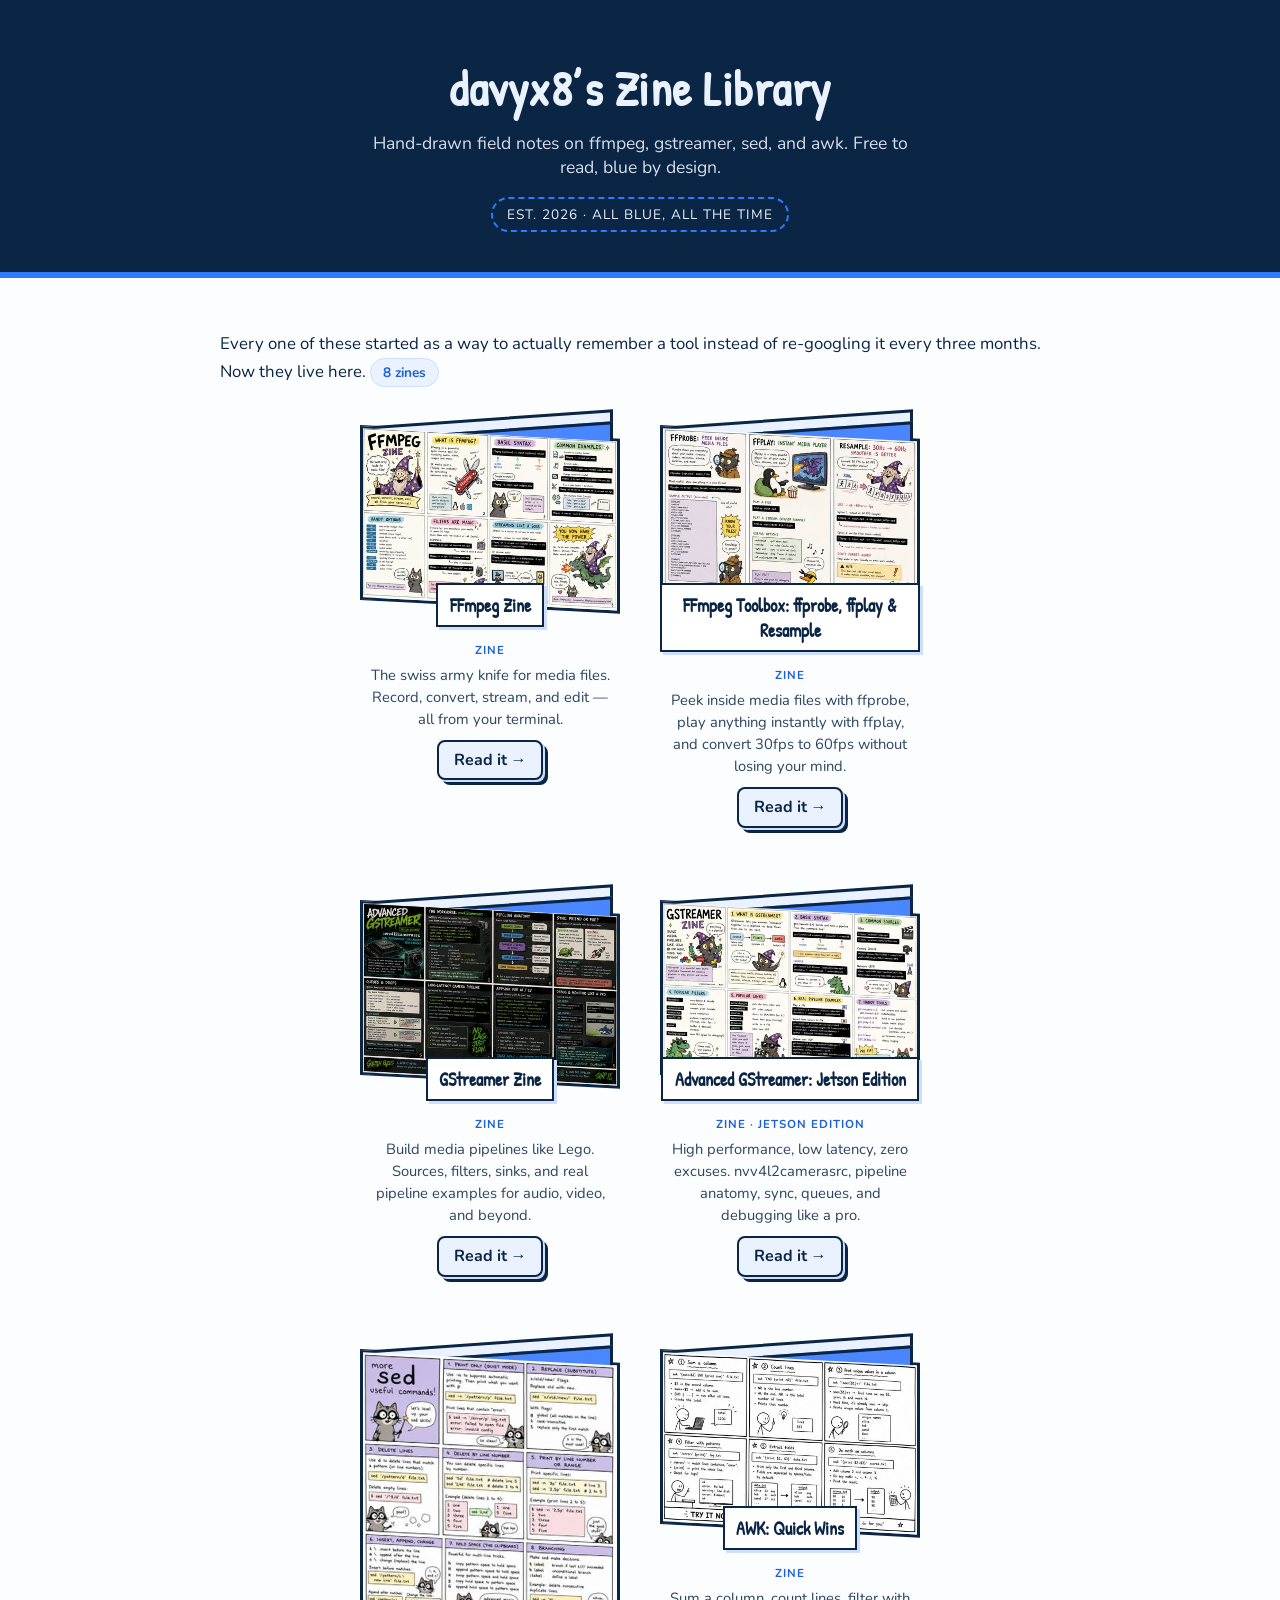
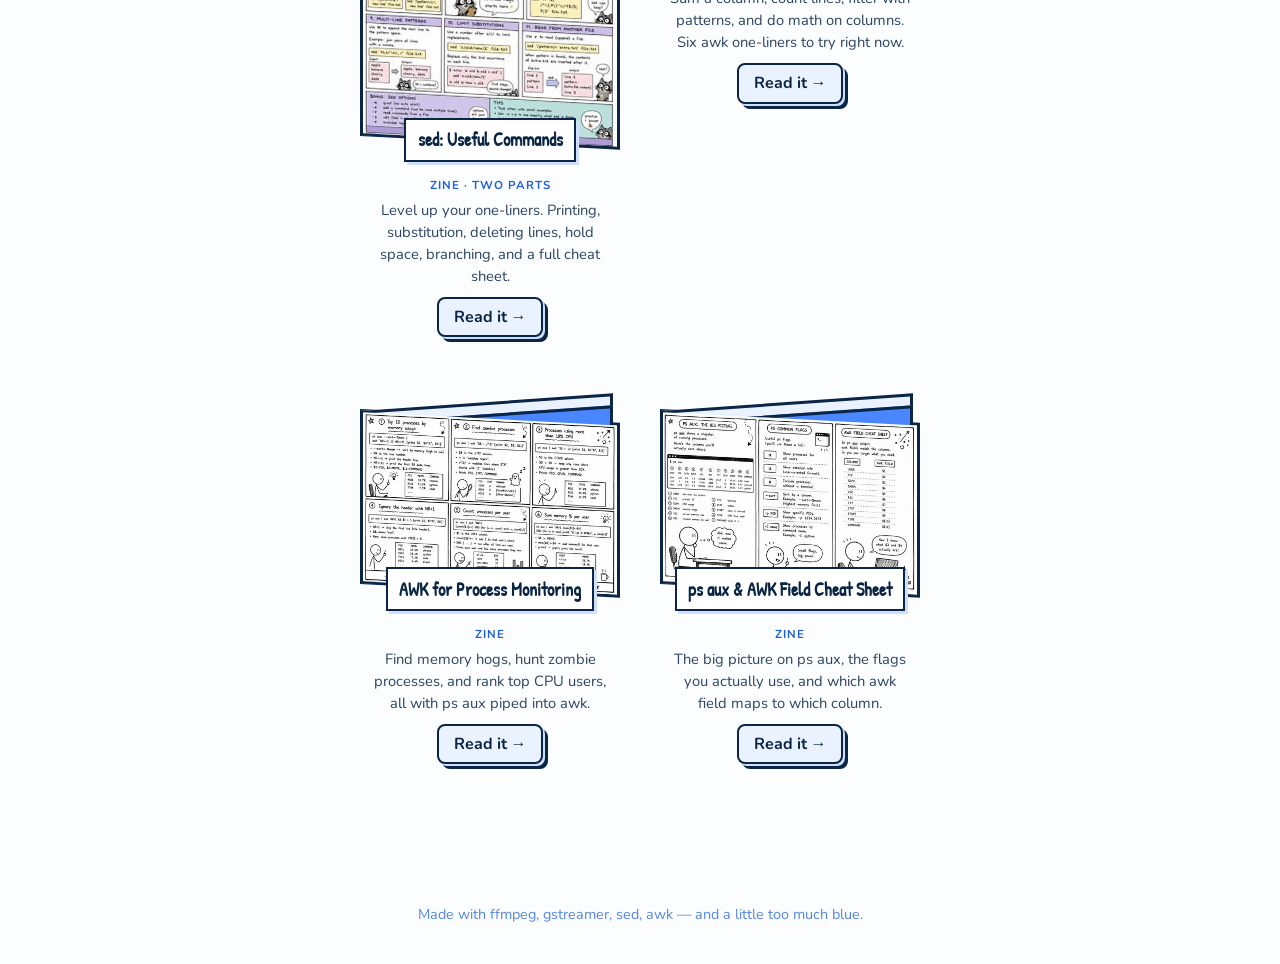
==== index.html @ 989606cc "redid the homepage as a cover grid, blue only, and pulled bluebell zine (proprietary)" ====
<!doctype html>
<html lang="en">
<head>
<meta charset="utf-8">
<meta name="viewport" content="width=device-width, initial-scale=1">
<title>davyx8's Zine Library</title>
<meta name="description" content="A little library of hand-drawn tech zines about ffmpeg, gstreamer, sed, and awk.">
<link rel="preconnect" href="https://fonts.googleapis.com">
<link rel="preconnect" href="https://fonts.gstatic.com" crossorigin>
<link href="https://fonts.googleapis.com/css2?family=Patrick+Hand&family=Nunito:wght@400;700;800&display=swap" rel="stylesheet">
<link rel="stylesheet" href="style.css">
<link rel="icon" href="data:,">
</head>
<body class="">
<header class="site">
  <h1><a href="index.html" style="color:inherit;">davyx8&rsquo;s Zine Library</a></h1>
  <p>Hand-drawn field notes on ffmpeg, gstreamer, sed, and awk. Free to read, blue by design.</p>
  <span class="stamp">est. 2026 &middot; all blue, all the time</span>
</header>
<div class="wrap">
  <p class="intro">Every one of these started as a way to actually remember a tool instead of re-googling it every three months. Now they live here. <span class="count-pill">8 zines</span></p>
  <div class="zine-grid">
        <div class="li">
          <a href="zines/ffmpeg-zine.html">
            <div class="zine">
              <img src="img/thumbs/ffmpeg-zine.jpg" alt="FFmpeg Zine cover">
            </div>
            <div class="zine-title-wrapper">
              <h3 class="zine-title">FFmpeg Zine</h3>
            </div>
          </a>
          <div class="kicker">Zine</div>
          <p class="blurb">The swiss army knife for media files. Record, convert, stream, and edit &mdash; all from your terminal.</p>
          <a class="read-button" href="zines/ffmpeg-zine.html">Read it &rarr;</a>
        </div>
        <div class="li">
          <a href="zines/ffmpeg-toolbox.html">
            <div class="zine">
              <img src="img/thumbs/ffmpeg-toolbox.jpg" alt="FFmpeg Toolbox: ffprobe, ffplay &amp; Resample cover">
            </div>
            <div class="zine-title-wrapper">
              <h3 class="zine-title">FFmpeg Toolbox: ffprobe, ffplay &amp; Resample</h3>
            </div>
          </a>
          <div class="kicker">Zine</div>
          <p class="blurb">Peek inside media files with ffprobe, play anything instantly with ffplay, and convert 30fps to 60fps without losing your mind.</p>
          <a class="read-button" href="zines/ffmpeg-toolbox.html">Read it &rarr;</a>
        </div>
        <div class="li">
          <a href="zines/gstreamer-zine.html">
            <div class="zine">
              <img src="img/thumbs/gstreamer-zine.jpg" alt="GStreamer Zine cover">
            </div>
            <div class="zine-title-wrapper">
              <h3 class="zine-title">GStreamer Zine</h3>
            </div>
          </a>
          <div class="kicker">Zine</div>
          <p class="blurb">Build media pipelines like Lego. Sources, filters, sinks, and real pipeline examples for audio, video, and beyond.</p>
          <a class="read-button" href="zines/gstreamer-zine.html">Read it &rarr;</a>
        </div>
        <div class="li">
          <a href="zines/advanced-gstreamer-jetson.html">
            <div class="zine">
              <img src="img/thumbs/advanced-gstreamer-jetson.jpg" alt="Advanced GStreamer: Jetson Edition cover">
            </div>
            <div class="zine-title-wrapper">
              <h3 class="zine-title">Advanced GStreamer: Jetson Edition</h3>
            </div>
          </a>
          <div class="kicker">Zine &middot; Jetson Edition</div>
          <p class="blurb">High performance, low latency, zero excuses. nvv4l2camerasrc, pipeline anatomy, sync, queues, and debugging like a pro.</p>
          <a class="read-button" href="zines/advanced-gstreamer-jetson.html">Read it &rarr;</a>
        </div>
        <div class="li">
          <a href="zines/sed-zine.html">
            <div class="zine">
              <img src="img/thumbs/sed-zine.jpg" alt="sed: Useful Commands cover">
            </div>
            <div class="zine-title-wrapper">
              <h3 class="zine-title">sed: Useful Commands</h3>
            </div>
          </a>
          <div class="kicker">Zine &middot; Two Parts</div>
          <p class="blurb">Level up your one-liners. Printing, substitution, deleting lines, hold space, branching, and a full cheat sheet.</p>
          <a class="read-button" href="zines/sed-zine.html">Read it &rarr;</a>
        </div>
        <div class="li">
          <a href="zines/awk-basics.html">
            <div class="zine">
              <img src="img/thumbs/awk-basics.jpg" alt="AWK: Quick Wins cover">
            </div>
            <div class="zine-title-wrapper">
              <h3 class="zine-title">AWK: Quick Wins</h3>
            </div>
          </a>
          <div class="kicker">Zine</div>
          <p class="blurb">Sum a column, count lines, filter with patterns, and do math on columns. Six awk one-liners to try right now.</p>
          <a class="read-button" href="zines/awk-basics.html">Read it &rarr;</a>
        </div>
        <div class="li">
          <a href="zines/awk-processes.html">
            <div class="zine">
              <img src="img/thumbs/awk-processes.jpg" alt="AWK for Process Monitoring cover">
            </div>
            <div class="zine-title-wrapper">
              <h3 class="zine-title">AWK for Process Monitoring</h3>
            </div>
          </a>
          <div class="kicker">Zine</div>
          <p class="blurb">Find memory hogs, hunt zombie processes, and rank top CPU users, all with ps aux piped into awk.</p>
          <a class="read-button" href="zines/awk-processes.html">Read it &rarr;</a>
        </div>
        <div class="li">
          <a href="zines/ps-aux-cheatsheet.html">
            <div class="zine">
              <img src="img/thumbs/ps-aux-cheatsheet.jpg" alt="ps aux &amp; AWK Field Cheat Sheet cover">
            </div>
            <div class="zine-title-wrapper">
              <h3 class="zine-title">ps aux &amp; AWK Field Cheat Sheet</h3>
            </div>
          </a>
          <div class="kicker">Zine</div>
          <p class="blurb">The big picture on ps aux, the flags you actually use, and which awk field maps to which column.</p>
          <a class="read-button" href="zines/ps-aux-cheatsheet.html">Read it &rarr;</a>
        </div>
  </div>
</div>
<footer class="site">Made with ffmpeg, gstreamer, sed, awk &mdash; and a little too much blue.</footer>
</body>
</html>
---- style.css ----
:root {
  --navy: #0b2545;
  --blue: #1d5fd6;
  --blue-bright: #2f7bff;
  --blue-pale: #eaf2ff;
  --blue-line: #cddffb;
  --blue-dark: #06152e;
  --blue-mid: #4a86ff;
  --paper: #fbfdff;
  --white: #ffffff;
  --border-width: 3px;
}

@media (prefers-color-scheme: dark) {
  :root {
    --navy: #eaf2ff;
    --blue: #6fa6ff;
    --blue-bright: #8fb9ff;
    --blue-pale: #10203f;
    --blue-line: #234480;
    --blue-dark: #8fb9ff;
    --blue-mid: #2b52a0;
    --paper: #0a1730;
    --white: #0e1e3d;
  }
}

* { box-sizing: border-box; }

html, body {
  margin: 0;
  padding: 0;
  background: var(--paper);
  color: var(--navy);
  font-family: "Nunito", "Segoe UI", Helvetica, Arial, sans-serif;
}

a { color: var(--blue); text-decoration: none; }
a:hover { text-decoration: underline; }

.wrap {
  max-width: 880px;
  margin: 0 auto;
  padding: 0 20px 80px;
}

header.site {
  background: var(--navy);
  color: var(--blue-pale);
  padding: 56px 20px 40px;
  text-align: center;
  border-bottom: 6px solid var(--blue-bright);
}

header.site h1 {
  font-family: "Patrick Hand", "Comic Sans MS", cursive, sans-serif;
  font-size: 3rem;
  margin: 0 0 10px;
  letter-spacing: 0.5px;
}

header.site p {
  margin: 0 auto;
  max-width: 560px;
  font-size: 1.1rem;
  opacity: 0.9;
}

header.site .stamp {
  display: inline-block;
  margin-top: 18px;
  padding: 6px 14px;
  border: 2px dashed var(--blue-bright);
  border-radius: 999px;
  font-size: 0.85rem;
  letter-spacing: 1px;
  text-transform: uppercase;
}

nav.crumbs {
  padding: 18px 0 0;
  font-size: 0.95rem;
}

.intro {
  padding: 36px 0 8px;
  font-size: 1.05rem;
  line-height: 1.6;
}

.count-pill {
  display: inline-block;
  background: var(--blue-pale);
  border: 1px solid var(--blue-line);
  color: var(--blue);
  padding: 3px 12px;
  border-radius: 999px;
  font-weight: 700;
  font-size: 0.85rem;
}

.zine-grid {
  display: grid;
  grid-template-columns: repeat(auto-fit, minmax(210px, 260px));
  justify-content: center;
  column-gap: 2.5rem;
  row-gap: 4.5rem;
  padding: 10px 0 20px;
  margin-top: 20px;
  list-style: none;
}

.li {
  display: flex;
  flex-direction: column;
  align-items: center;
  text-align: center;
}

.zine {
  display: block;
  position: relative;
  width: 100%;
  border: var(--border-width) solid var(--navy);
  background: var(--white);
  z-index: 1;
  transform: skewY(3deg);
  transform-origin: bottom left;
  transition: transform 350ms cubic-bezier(0.215, 0.61, 0.355, 1);
}

.zine::before,
.zine::after {
  content: " ";
  position: absolute;
  border: var(--border-width) solid var(--navy);
  top: calc(var(--border-width) + 1px);
  bottom: calc(var(--border-width) + 1px);
  left: calc(-1 * var(--border-width));
  right: calc(var(--border-width) + 1px);
  background: var(--blue-pale);
  z-index: -1;
  transform: skewY(-7deg) translateY(-5px);
  transform-origin: bottom left;
  transition: transform 350ms cubic-bezier(0.215, 0.61, 0.355, 1);
}

.zine::after {
  background: var(--blue-mid);
  transform: skewY(-7deg) translateY(7px);
}

.li a { display: block; }

.zine img {
  width: 100%;
  display: block;
}

.zine:hover {
  transform: skewY(1deg) translateY(-12px);
  z-index: 99;
}

.zine:hover::before {
  transform: skewY(-3deg) translateY(-9px);
}

.zine:hover::after {
  transform: skewY(-3deg) translateY(11px);
}

.zine-title-wrapper {
  position: relative;
  width: 100%;
  display: flex;
  justify-content: center;
  margin-top: -1.1em;
}

h3.zine-title {
  position: relative;
  background: var(--white);
  border: 2px solid var(--navy);
  display: inline-block;
  margin: 0;
  padding: 0.4em 0.6em;
  font-family: "Patrick Hand", "Comic Sans MS", cursive, sans-serif;
  font-size: 1.15rem;
  color: var(--navy);
  z-index: 100;
  box-shadow: 3px 3px 0 var(--blue-line);
}

.li .kicker {
  margin-top: 1.3em;
  font-size: 0.72rem;
  text-transform: uppercase;
  letter-spacing: 1px;
  color: var(--blue);
  font-weight: 700;
}

.li p.blurb {
  margin: 6px 0 10px;
  line-height: 1.5;
  color: var(--navy);
  opacity: 0.85;
  font-size: 0.92rem;
  max-width: 240px;
}

.read-button {
  display: inline-block;
  padding: 0.45rem 0.9rem;
  border: 2px solid var(--navy);
  border-radius: 0.5rem;
  color: var(--navy);
  background: var(--blue-pale);
  font-weight: 700;
  box-shadow: 2px 2px 0 var(--blue-line), 5px 5px 0 var(--navy);
  transition: all 100ms ease;
  text-decoration: none;
}

.read-button:hover {
  background: var(--blue-bright);
  color: var(--white);
  text-decoration: none;
}

.read-button:active {
  transform: translate(3px, 3px);
  box-shadow: 0 0 0 var(--blue-line), 0 0 0 var(--navy);
}

footer.site {
  text-align: center;
  padding: 40px 20px;
  color: var(--blue);
  opacity: 0.75;
  font-size: 0.9rem;
}

/* zine detail page */

.zine-page header.site {
  padding: 40px 20px 28px;
}

.zine-detail {
  padding-top: 30px;
}

.zine-detail .kicker {
  font-size: 0.8rem;
  text-transform: uppercase;
  letter-spacing: 1px;
  color: var(--blue);
  font-weight: 700;
  margin-bottom: 6px;
}

.zine-detail h1 {
  font-family: "Patrick Hand", "Comic Sans MS", cursive, sans-serif;
  font-size: 2.4rem;
  margin: 0 0 14px;
}

.zine-detail p.blurb {
  font-size: 1.05rem;
  line-height: 1.6;
  max-width: 640px;
  margin: 0 0 28px;
}

.zine-detail .pages {
  display: flex;
  flex-direction: column;
  gap: 24px;
  margin-bottom: 40px;
}

.zine-detail .pages img {
  width: 100%;
  border-radius: 12px;
  border: 1px solid var(--blue-line);
  display: block;
}

.zine-detail .pages figcaption {
  text-align: center;
  font-size: 0.85rem;
  color: var(--blue);
  margin-top: 8px;
}

.zine-detail .pages figure {
  margin: 0;
}

.back-link {
  display: inline-block;
  margin-bottom: 8px;
  font-weight: 700;
}

.nav-buttons {
  display: flex;
  justify-content: space-between;
  gap: 12px;
  margin-top: 12px;
  flex-wrap: wrap;
}

.nav-buttons a {
  border: 1px solid var(--blue-line);
  border-radius: 8px;
  padding: 8px 14px;
  background: var(--blue-pale);
}

.nav-buttons a:hover {
  border-color: var(--blue-bright);
  text-decoration: none;
}
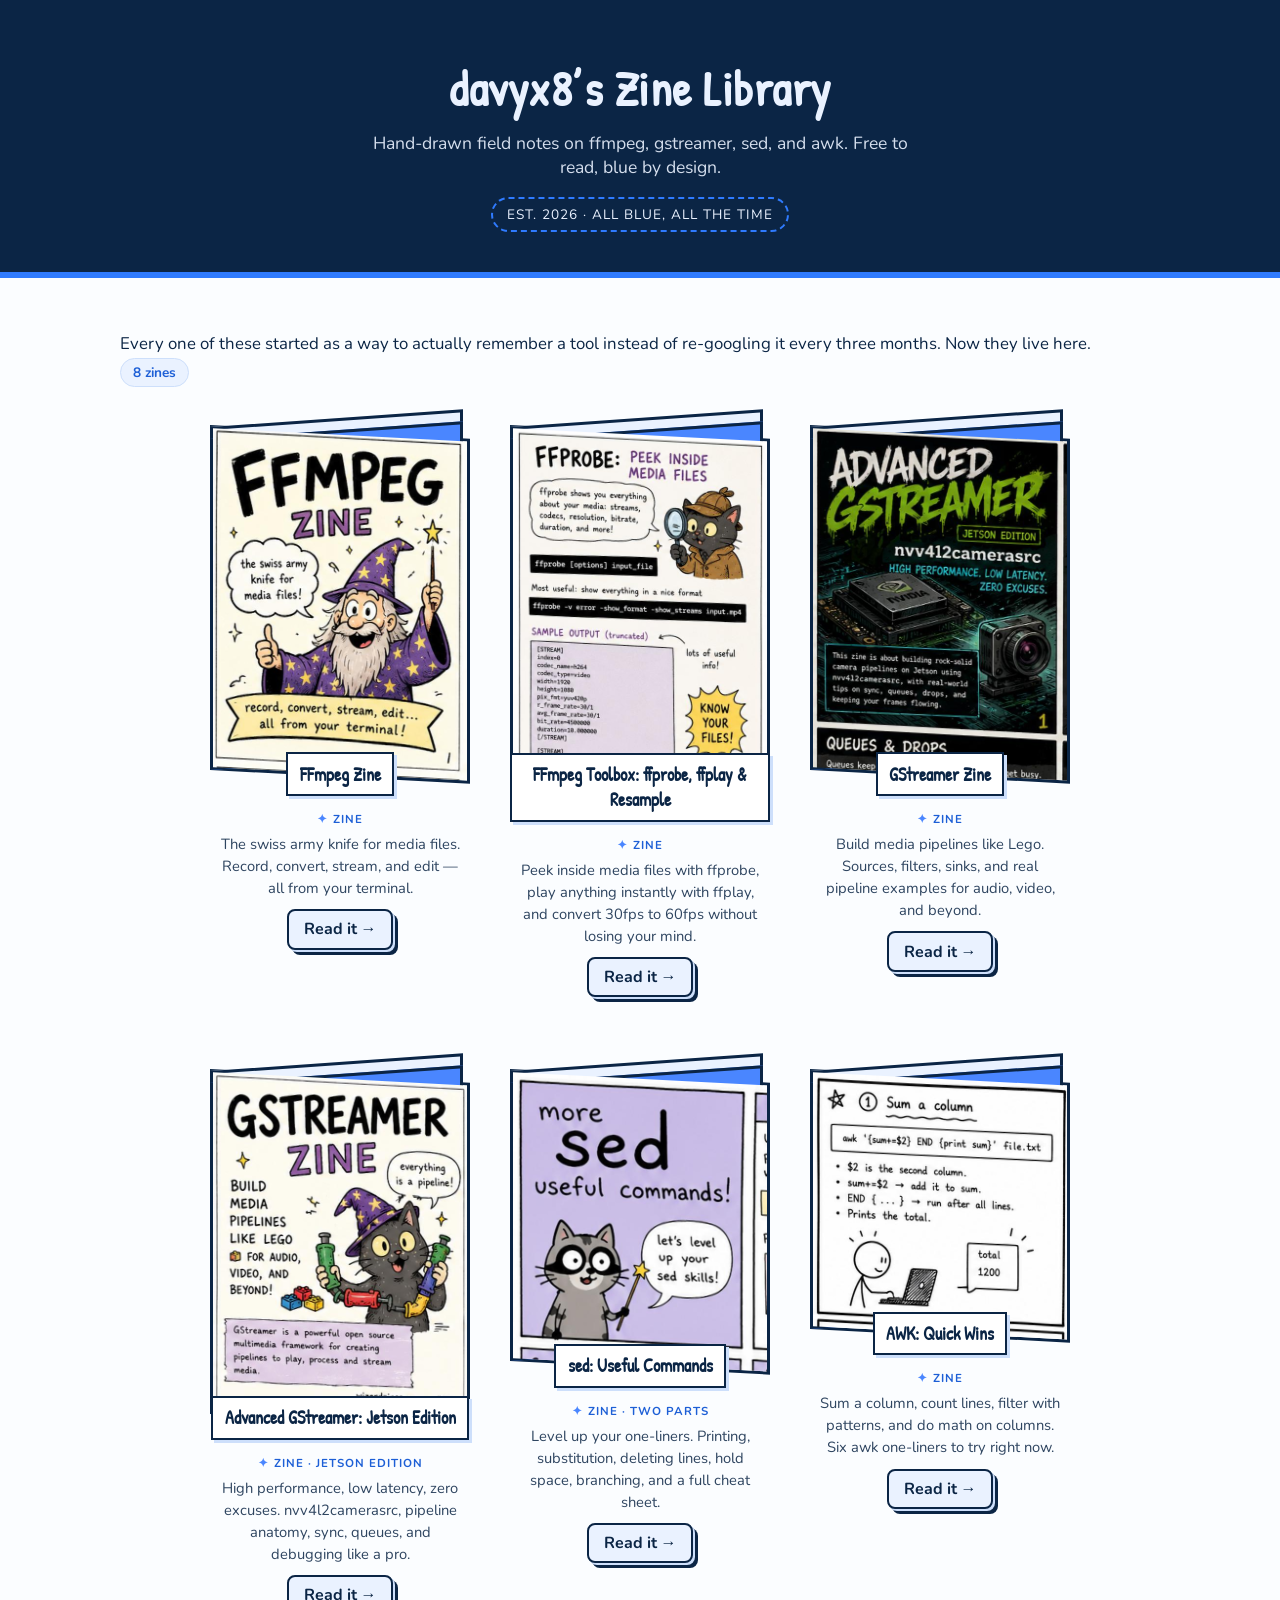
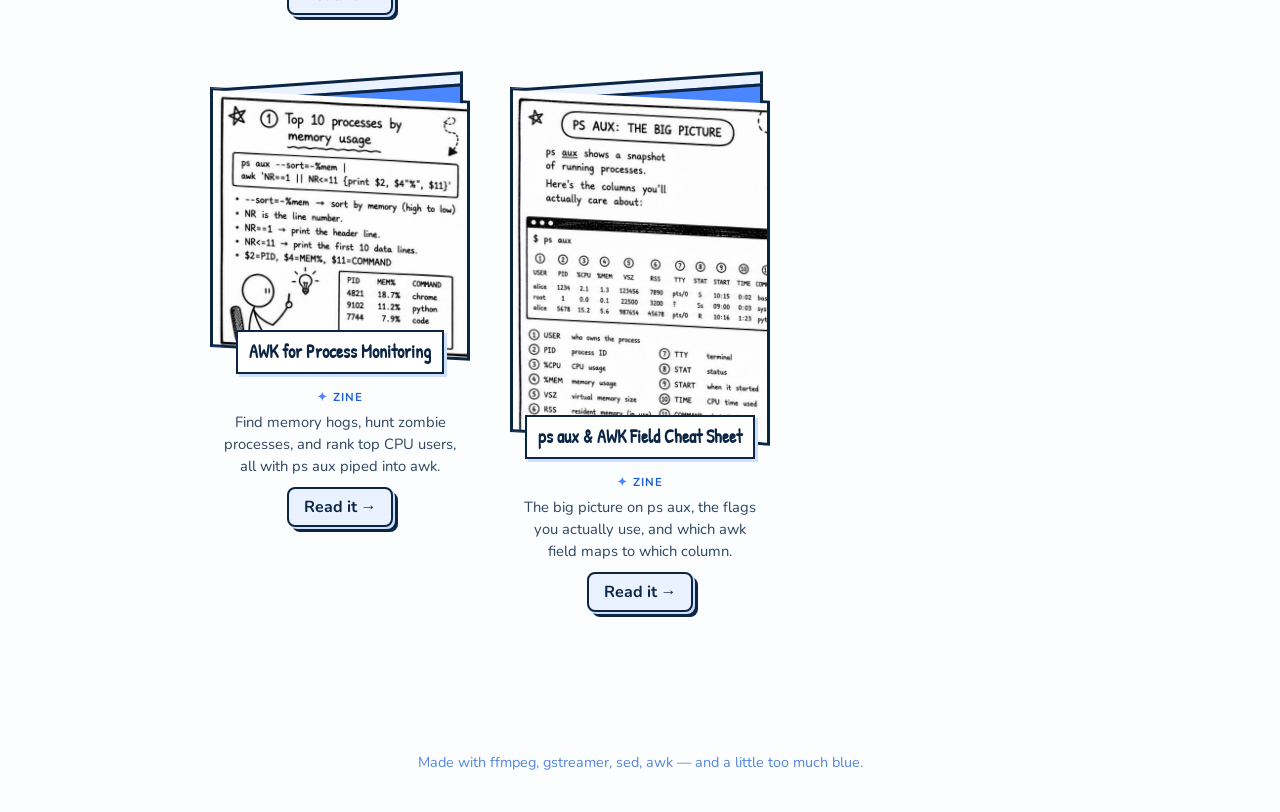
==== commit 1e05b556: "cropped covers to single readable panels, widend the grid, added enterance animation and better hove" ====
--- a/index.html
+++ b/index.html
@@ -17,10 +17,10 @@
   <p>Hand-drawn field notes on ffmpeg, gstreamer, sed, and awk. Free to read, blue by design.</p>
   <span class="stamp">est. 2026 &middot; all blue, all the time</span>
 </header>
-<div class="wrap">
+<div class="wrap wrap-wide">
   <p class="intro">Every one of these started as a way to actually remember a tool instead of re-googling it every three months. Now they live here. <span class="count-pill">8 zines</span></p>
   <div class="zine-grid">
-        <div class="li">
+        <div class="li" style="--i: 0">
           <a href="zines/ffmpeg-zine.html">
             <div class="zine">
               <img src="img/thumbs/ffmpeg-zine.jpg" alt="FFmpeg Zine cover">
@@ -33,7 +33,7 @@
           <p class="blurb">The swiss army knife for media files. Record, convert, stream, and edit &mdash; all from your terminal.</p>
           <a class="read-button" href="zines/ffmpeg-zine.html">Read it &rarr;</a>
         </div>
-        <div class="li">
+        <div class="li" style="--i: 1">
           <a href="zines/ffmpeg-toolbox.html">
             <div class="zine">
               <img src="img/thumbs/ffmpeg-toolbox.jpg" alt="FFmpeg Toolbox: ffprobe, ffplay &amp; Resample cover">
@@ -46,7 +46,7 @@
           <p class="blurb">Peek inside media files with ffprobe, play anything instantly with ffplay, and convert 30fps to 60fps without losing your mind.</p>
           <a class="read-button" href="zines/ffmpeg-toolbox.html">Read it &rarr;</a>
         </div>
-        <div class="li">
+        <div class="li" style="--i: 2">
           <a href="zines/gstreamer-zine.html">
             <div class="zine">
               <img src="img/thumbs/gstreamer-zine.jpg" alt="GStreamer Zine cover">
@@ -59,7 +59,7 @@
           <p class="blurb">Build media pipelines like Lego. Sources, filters, sinks, and real pipeline examples for audio, video, and beyond.</p>
           <a class="read-button" href="zines/gstreamer-zine.html">Read it &rarr;</a>
         </div>
-        <div class="li">
+        <div class="li" style="--i: 3">
           <a href="zines/advanced-gstreamer-jetson.html">
             <div class="zine">
               <img src="img/thumbs/advanced-gstreamer-jetson.jpg" alt="Advanced GStreamer: Jetson Edition cover">
@@ -72,7 +72,7 @@
           <p class="blurb">High performance, low latency, zero excuses. nvv4l2camerasrc, pipeline anatomy, sync, queues, and debugging like a pro.</p>
           <a class="read-button" href="zines/advanced-gstreamer-jetson.html">Read it &rarr;</a>
         </div>
-        <div class="li">
+        <div class="li" style="--i: 4">
           <a href="zines/sed-zine.html">
             <div class="zine">
               <img src="img/thumbs/sed-zine.jpg" alt="sed: Useful Commands cover">
@@ -85,7 +85,7 @@
           <p class="blurb">Level up your one-liners. Printing, substitution, deleting lines, hold space, branching, and a full cheat sheet.</p>
           <a class="read-button" href="zines/sed-zine.html">Read it &rarr;</a>
         </div>
-        <div class="li">
+        <div class="li" style="--i: 5">
           <a href="zines/awk-basics.html">
             <div class="zine">
               <img src="img/thumbs/awk-basics.jpg" alt="AWK: Quick Wins cover">
@@ -98,7 +98,7 @@
           <p class="blurb">Sum a column, count lines, filter with patterns, and do math on columns. Six awk one-liners to try right now.</p>
           <a class="read-button" href="zines/awk-basics.html">Read it &rarr;</a>
         </div>
-        <div class="li">
+        <div class="li" style="--i: 6">
           <a href="zines/awk-processes.html">
             <div class="zine">
               <img src="img/thumbs/awk-processes.jpg" alt="AWK for Process Monitoring cover">
@@ -111,7 +111,7 @@
           <p class="blurb">Find memory hogs, hunt zombie processes, and rank top CPU users, all with ps aux piped into awk.</p>
           <a class="read-button" href="zines/awk-processes.html">Read it &rarr;</a>
         </div>
-        <div class="li">
+        <div class="li" style="--i: 7">
           <a href="zines/ps-aux-cheatsheet.html">
             <div class="zine">
               <img src="img/thumbs/ps-aux-cheatsheet.jpg" alt="ps aux &amp; AWK Field Cheat Sheet cover">
--- a/style.css
+++ b/style.css
@@ -44,6 +44,10 @@
   padding: 0 20px 80px;
 }
 
+.wrap-wide {
+  max-width: 1080px;
+}
+
 header.site {
   background: var(--navy);
   color: var(--blue-pale);
@@ -103,6 +107,7 @@
   display: grid;
   grid-template-columns: repeat(auto-fit, minmax(210px, 260px));
   justify-content: center;
+  align-items: start;
   column-gap: 2.5rem;
   row-gap: 4.5rem;
   padding: 10px 0 20px;
@@ -115,6 +120,18 @@
   flex-direction: column;
   align-items: center;
   text-align: center;
+  opacity: 0;
+  animation: rise-in 550ms cubic-bezier(0.215, 0.61, 0.355, 1) both;
+  animation-delay: calc(var(--i, 0) * 70ms);
+}
+
+@keyframes rise-in {
+  from { opacity: 0; transform: translateY(26px); }
+  to   { opacity: 1; transform: translateY(0); }
+}
+
+@media (prefers-reduced-motion: reduce) {
+  .li { animation: none; opacity: 1; }
 }
 
 .zine {
@@ -124,9 +141,9 @@
   border: var(--border-width) solid var(--navy);
   background: var(--white);
   z-index: 1;
-  transform: skewY(3deg);
+  transform: skewY(3deg) scale(1);
   transform-origin: bottom left;
-  transition: transform 350ms cubic-bezier(0.215, 0.61, 0.355, 1);
+  transition: transform 300ms cubic-bezier(0.34, 1.56, 0.64, 1);
 }
 
 .zine::before,
@@ -142,7 +159,7 @@
   z-index: -1;
   transform: skewY(-7deg) translateY(-5px);
   transform-origin: bottom left;
-  transition: transform 350ms cubic-bezier(0.215, 0.61, 0.355, 1);
+  transition: transform 300ms cubic-bezier(0.34, 1.56, 0.64, 1);
 }
 
 .zine::after {
@@ -158,16 +175,16 @@
 }
 
 .zine:hover {
-  transform: skewY(1deg) translateY(-12px);
+  transform: skewY(0deg) scale(1.045) translateY(-14px);
   z-index: 99;
 }
 
 .zine:hover::before {
-  transform: skewY(-3deg) translateY(-9px);
+  transform: skewY(-3deg) translateY(-11px);
 }
 
 .zine:hover::after {
-  transform: skewY(-3deg) translateY(11px);
+  transform: skewY(-3deg) translateY(13px);
 }
 
 .zine-title-wrapper {
@@ -190,6 +207,11 @@
   color: var(--navy);
   z-index: 100;
   box-shadow: 3px 3px 0 var(--blue-line);
+  transition: transform 200ms ease;
+}
+
+.li:hover h3.zine-title {
+  transform: rotate(-1.5deg);
 }
 
 .li .kicker {
@@ -199,6 +221,12 @@
   letter-spacing: 1px;
   color: var(--blue);
   font-weight: 700;
+}
+
+.li .kicker::before {
+  content: "\2726";
+  margin-right: 5px;
+  color: var(--blue-mid);
 }
 
 .li p.blurb {
@@ -219,7 +247,7 @@
   background: var(--blue-pale);
   font-weight: 700;
   box-shadow: 2px 2px 0 var(--blue-line), 5px 5px 0 var(--navy);
-  transition: all 100ms ease;
+  transition: all 150ms cubic-bezier(0.34, 1.56, 0.64, 1);
   text-decoration: none;
 }
 
@@ -227,6 +255,8 @@
   background: var(--blue-bright);
   color: var(--white);
   text-decoration: none;
+  transform: translateY(-2px);
+  box-shadow: 2px 4px 0 var(--blue-line), 5px 8px 0 var(--navy);
 }
 
 .read-button:active {
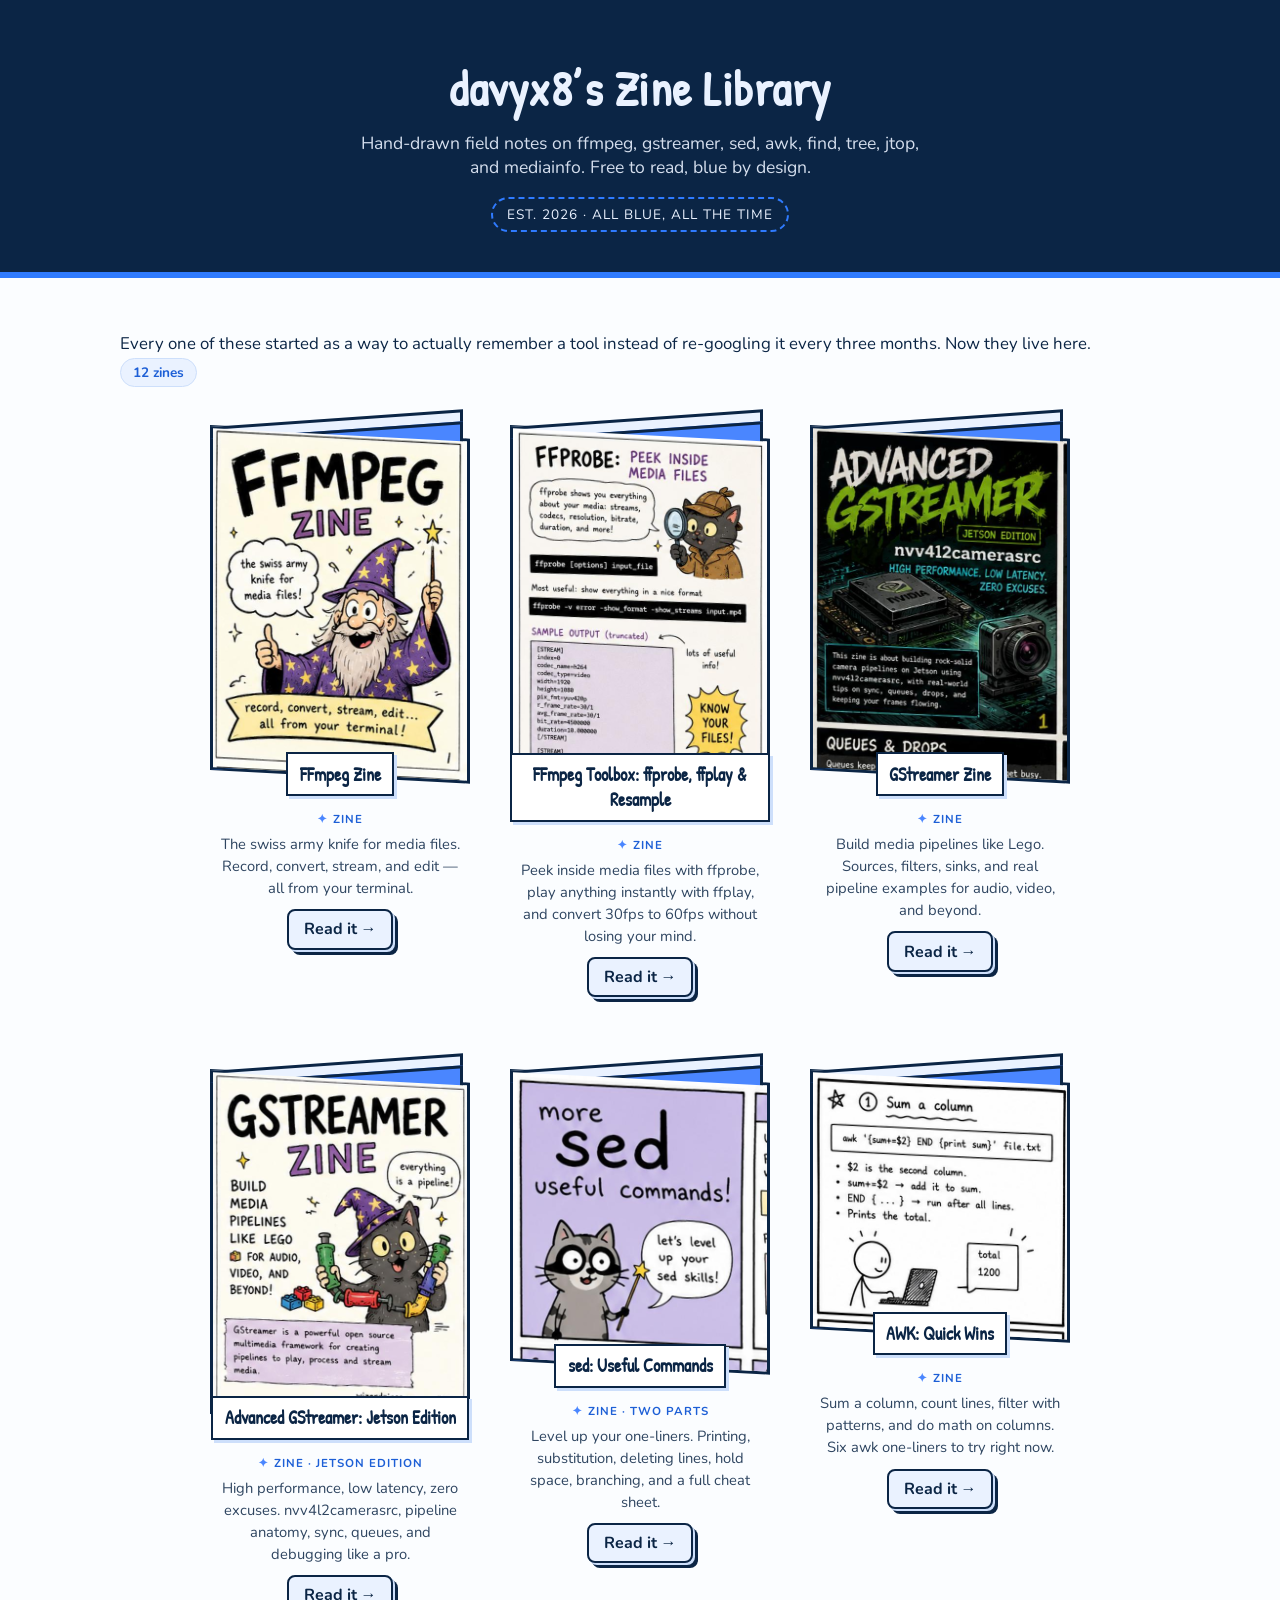
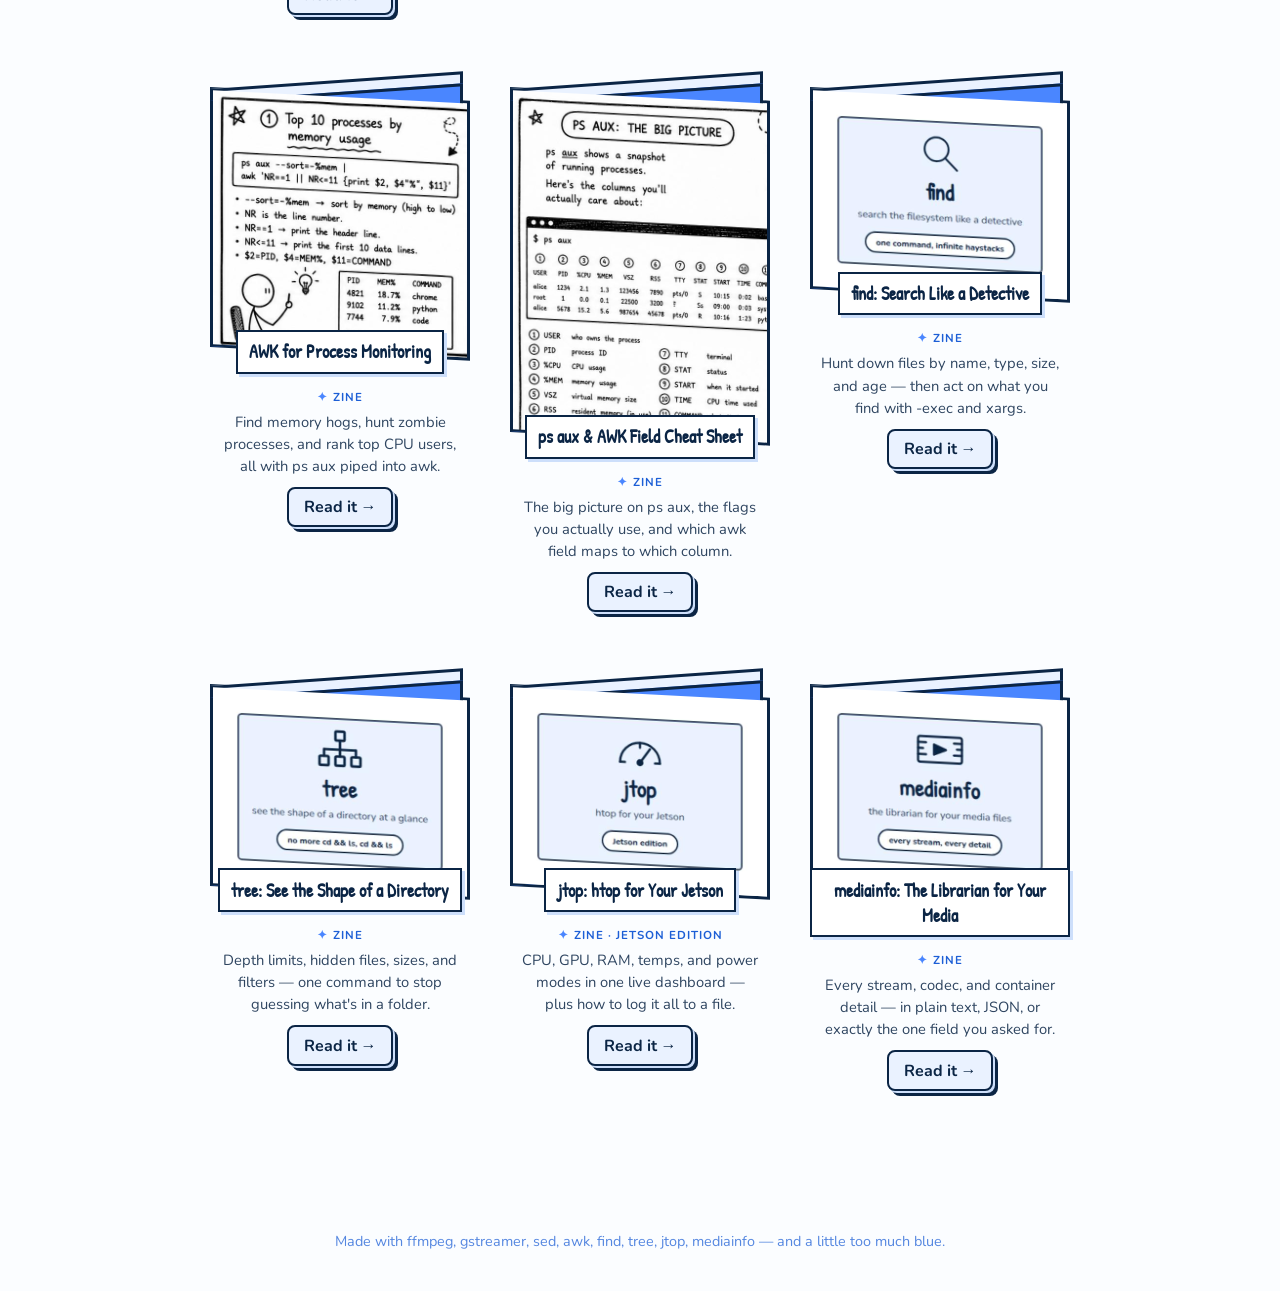
==== commit 480b7a0a: "add find, tree, jtop, and mediainfo zines as hand-built svg whiteboard pages" ====
--- a/index.html
+++ b/index.html
@@ -4,21 +4,21 @@
 <meta charset="utf-8">
 <meta name="viewport" content="width=device-width, initial-scale=1">
 <title>davyx8's Zine Library</title>
-<meta name="description" content="A little library of hand-drawn tech zines about ffmpeg, gstreamer, sed, and awk.">
+<meta name="description" content="A little library of hand-drawn tech zines about ffmpeg, gstreamer, sed, awk, find, tree, jtop, and mediainfo.">
 <link rel="preconnect" href="https://fonts.googleapis.com">
 <link rel="preconnect" href="https://fonts.gstatic.com" crossorigin>
-<link href="https://fonts.googleapis.com/css2?family=Patrick+Hand&family=Nunito:wght@400;700;800&display=swap" rel="stylesheet">
+<link href="https://fonts.googleapis.com/css2?family=Patrick+Hand&family=Nunito:wght@400;700;800&family=JetBrains+Mono:wght@400;700&display=swap" rel="stylesheet">
 <link rel="stylesheet" href="style.css">
 <link rel="icon" href="data:,">
 </head>
 <body class="">
 <header class="site">
   <h1><a href="index.html" style="color:inherit;">davyx8&rsquo;s Zine Library</a></h1>
-  <p>Hand-drawn field notes on ffmpeg, gstreamer, sed, and awk. Free to read, blue by design.</p>
+  <p>Hand-drawn field notes on ffmpeg, gstreamer, sed, awk, find, tree, jtop, and mediainfo. Free to read, blue by design.</p>
   <span class="stamp">est. 2026 &middot; all blue, all the time</span>
 </header>
 <div class="wrap wrap-wide">
-  <p class="intro">Every one of these started as a way to actually remember a tool instead of re-googling it every three months. Now they live here. <span class="count-pill">8 zines</span></p>
+  <p class="intro">Every one of these started as a way to actually remember a tool instead of re-googling it every three months. Now they live here. <span class="count-pill">12 zines</span></p>
   <div class="zine-grid">
         <div class="li" style="--i: 0">
           <a href="zines/ffmpeg-zine.html">
@@ -124,8 +124,60 @@
           <p class="blurb">The big picture on ps aux, the flags you actually use, and which awk field maps to which column.</p>
           <a class="read-button" href="zines/ps-aux-cheatsheet.html">Read it &rarr;</a>
         </div>
+        <div class="li" style="--i: 8">
+          <a href="zines/find-zine.html">
+            <div class="zine">
+              <img src="img/thumbs/find-zine.jpg" alt="find: Search Like a Detective cover">
+            </div>
+            <div class="zine-title-wrapper">
+              <h3 class="zine-title">find: Search Like a Detective</h3>
+            </div>
+          </a>
+          <div class="kicker">Zine</div>
+          <p class="blurb">Hunt down files by name, type, size, and age &mdash; then act on what you find with -exec and xargs.</p>
+          <a class="read-button" href="zines/find-zine.html">Read it &rarr;</a>
+        </div>
+        <div class="li" style="--i: 9">
+          <a href="zines/tree-zine.html">
+            <div class="zine">
+              <img src="img/thumbs/tree-zine.jpg" alt="tree: See the Shape of a Directory cover">
+            </div>
+            <div class="zine-title-wrapper">
+              <h3 class="zine-title">tree: See the Shape of a Directory</h3>
+            </div>
+          </a>
+          <div class="kicker">Zine</div>
+          <p class="blurb">Depth limits, hidden files, sizes, and filters &mdash; one command to stop guessing what's in a folder.</p>
+          <a class="read-button" href="zines/tree-zine.html">Read it &rarr;</a>
+        </div>
+        <div class="li" style="--i: 10">
+          <a href="zines/jtop-zine.html">
+            <div class="zine">
+              <img src="img/thumbs/jtop-zine.jpg" alt="jtop: htop for Your Jetson cover">
+            </div>
+            <div class="zine-title-wrapper">
+              <h3 class="zine-title">jtop: htop for Your Jetson</h3>
+            </div>
+          </a>
+          <div class="kicker">Zine &middot; Jetson Edition</div>
+          <p class="blurb">CPU, GPU, RAM, temps, and power modes in one live dashboard &mdash; plus how to log it all to a file.</p>
+          <a class="read-button" href="zines/jtop-zine.html">Read it &rarr;</a>
+        </div>
+        <div class="li" style="--i: 11">
+          <a href="zines/mediainfo-zine.html">
+            <div class="zine">
+              <img src="img/thumbs/mediainfo-zine.jpg" alt="mediainfo: The Librarian for Your Media cover">
+            </div>
+            <div class="zine-title-wrapper">
+              <h3 class="zine-title">mediainfo: The Librarian for Your Media</h3>
+            </div>
+          </a>
+          <div class="kicker">Zine</div>
+          <p class="blurb">Every stream, codec, and container detail &mdash; in plain text, JSON, or exactly the one field you asked for.</p>
+          <a class="read-button" href="zines/mediainfo-zine.html">Read it &rarr;</a>
+        </div>
   </div>
 </div>
-<footer class="site">Made with ffmpeg, gstreamer, sed, awk &mdash; and a little too much blue.</footer>
+<footer class="site">Made with ffmpeg, gstreamer, sed, awk, find, tree, jtop, mediainfo &mdash; and a little too much blue.</footer>
 </body>
 </html>
--- a/style.css
+++ b/style.css
@@ -354,3 +354,218 @@
   border-color: var(--blue-bright);
   text-decoration: none;
 }
+
+/* vector (whiteboard-style) zines: hand-built panels instead of scanned pages */
+
+.vector-zine .zine-detail .pages {
+  display: grid;
+  grid-template-columns: repeat(4, 1fr);
+  gap: 14px;
+  align-items: stretch;
+}
+
+@media (max-width: 900px) {
+  .vector-zine .zine-detail .pages {
+    grid-template-columns: repeat(2, 1fr);
+  }
+}
+
+@media (max-width: 560px) {
+  .vector-zine .zine-detail .pages {
+    grid-template-columns: 1fr;
+  }
+}
+
+.wz-panel {
+  position: relative;
+  border: 2.5px solid var(--navy);
+  border-radius: 6px;
+  background: var(--white);
+  padding: 14px 14px 16px;
+  display: flex;
+  flex-direction: column;
+  gap: 8px;
+  grid-column: span 1;
+}
+
+.wz-panel.wz-span2 { grid-column: span 2; }
+
+@media (max-width: 900px) {
+  .wz-panel.wz-span2 { grid-column: span 2; }
+}
+
+@media (max-width: 560px) {
+  .wz-panel.wz-span2 { grid-column: span 1; }
+}
+
+.wz-num {
+  display: inline-flex;
+  align-items: center;
+  justify-content: center;
+  width: 1.6em;
+  height: 1.6em;
+  border: 2px solid var(--navy);
+  border-radius: 50%;
+  font-weight: 800;
+  font-size: 0.95rem;
+  flex: 0 0 auto;
+}
+
+.wz-panel h4 {
+  display: flex;
+  align-items: center;
+  gap: 8px;
+  margin: 0 0 2px;
+  font-family: "Patrick Hand", "Comic Sans MS", cursive, sans-serif;
+  font-size: 1.15rem;
+  color: var(--navy);
+  border-bottom: 2px solid var(--blue-line);
+  padding-bottom: 6px;
+}
+
+.wz-panel p {
+  margin: 0;
+  font-size: 0.88rem;
+  line-height: 1.5;
+}
+
+.wz-panel ul {
+  margin: 0;
+  padding-left: 1.1em;
+  font-size: 0.86rem;
+  line-height: 1.55;
+}
+
+.wz-panel ul li::marker {
+  color: var(--blue);
+}
+
+.wz-panel ul li b, .wz-panel p b, .wz-code + p b {
+  color: var(--blue);
+}
+
+.wz-code {
+  background: var(--blue-dark);
+  color: #cfe6ff;
+  border-radius: 5px;
+  padding: 8px 10px;
+  font-family: "JetBrains Mono", "SF Mono", Consolas, monospace;
+  font-size: 0.78rem;
+  line-height: 1.5;
+  overflow-x: auto;
+  white-space: pre;
+}
+
+.wz-code .cmt { color: #7fa8de; }
+.wz-code .hl { color: #ffe89b; }
+
+.wz-callout {
+  background: var(--blue-pale);
+  border: 1.5px dashed var(--blue-mid);
+  border-radius: 6px;
+  padding: 7px 10px;
+  font-size: 0.82rem;
+  line-height: 1.45;
+}
+
+.wz-callout.warn {
+  border-style: solid;
+  border-color: var(--navy);
+  background: #fff;
+}
+
+.wz-fig {
+  display: flex;
+  align-items: flex-end;
+  gap: 8px;
+  margin-top: auto;
+}
+
+.wz-fig.wz-fig-end {
+  justify-content: flex-end;
+}
+
+.wz-speech {
+  position: relative;
+  background: var(--white);
+  border: 2px solid var(--navy);
+  border-radius: 12px;
+  padding: 6px 10px;
+  font-size: 0.78rem;
+  line-height: 1.35;
+  max-width: 130px;
+}
+
+.wz-doodle {
+  flex: 0 0 auto;
+  color: var(--navy);
+}
+
+.wz-star {
+  position: absolute;
+  color: var(--blue-mid);
+  font-size: 1.1rem;
+}
+
+/* cover panel */
+
+.wz-cover {
+  align-items: center;
+  text-align: center;
+  justify-content: center;
+  background: var(--blue-pale);
+}
+
+.wz-cover .wz-icon {
+  color: var(--navy);
+  margin-bottom: 2px;
+}
+
+.wz-cover h3 {
+  margin: 0;
+  font-family: "Patrick Hand", "Comic Sans MS", cursive, sans-serif;
+  font-size: 2.1rem;
+  color: var(--navy);
+  line-height: 1;
+}
+
+.wz-cover .wz-tagline {
+  font-size: 0.92rem;
+  color: var(--navy);
+  opacity: 0.85;
+  margin: 2px 0 6px;
+}
+
+.wz-cover .wz-banner {
+  display: inline-block;
+  background: var(--white);
+  border: 2px solid var(--navy);
+  border-radius: 999px;
+  padding: 5px 14px;
+  font-size: 0.78rem;
+  font-weight: 700;
+  color: var(--navy);
+}
+
+/* try-it bar */
+
+.wz-tryit {
+  grid-column: 1 / -1;
+  display: flex;
+  align-items: center;
+  gap: 10px;
+  justify-content: center;
+  flex-wrap: wrap;
+  border: 2.5px solid var(--navy);
+  border-radius: 6px;
+  background: var(--blue-pale);
+  padding: 12px 16px;
+  font-size: 0.9rem;
+  text-align: center;
+}
+
+.wz-tryit b {
+  font-family: "Patrick Hand", "Comic Sans MS", cursive, sans-serif;
+  font-size: 1.1rem;
+  color: var(--navy);
+}
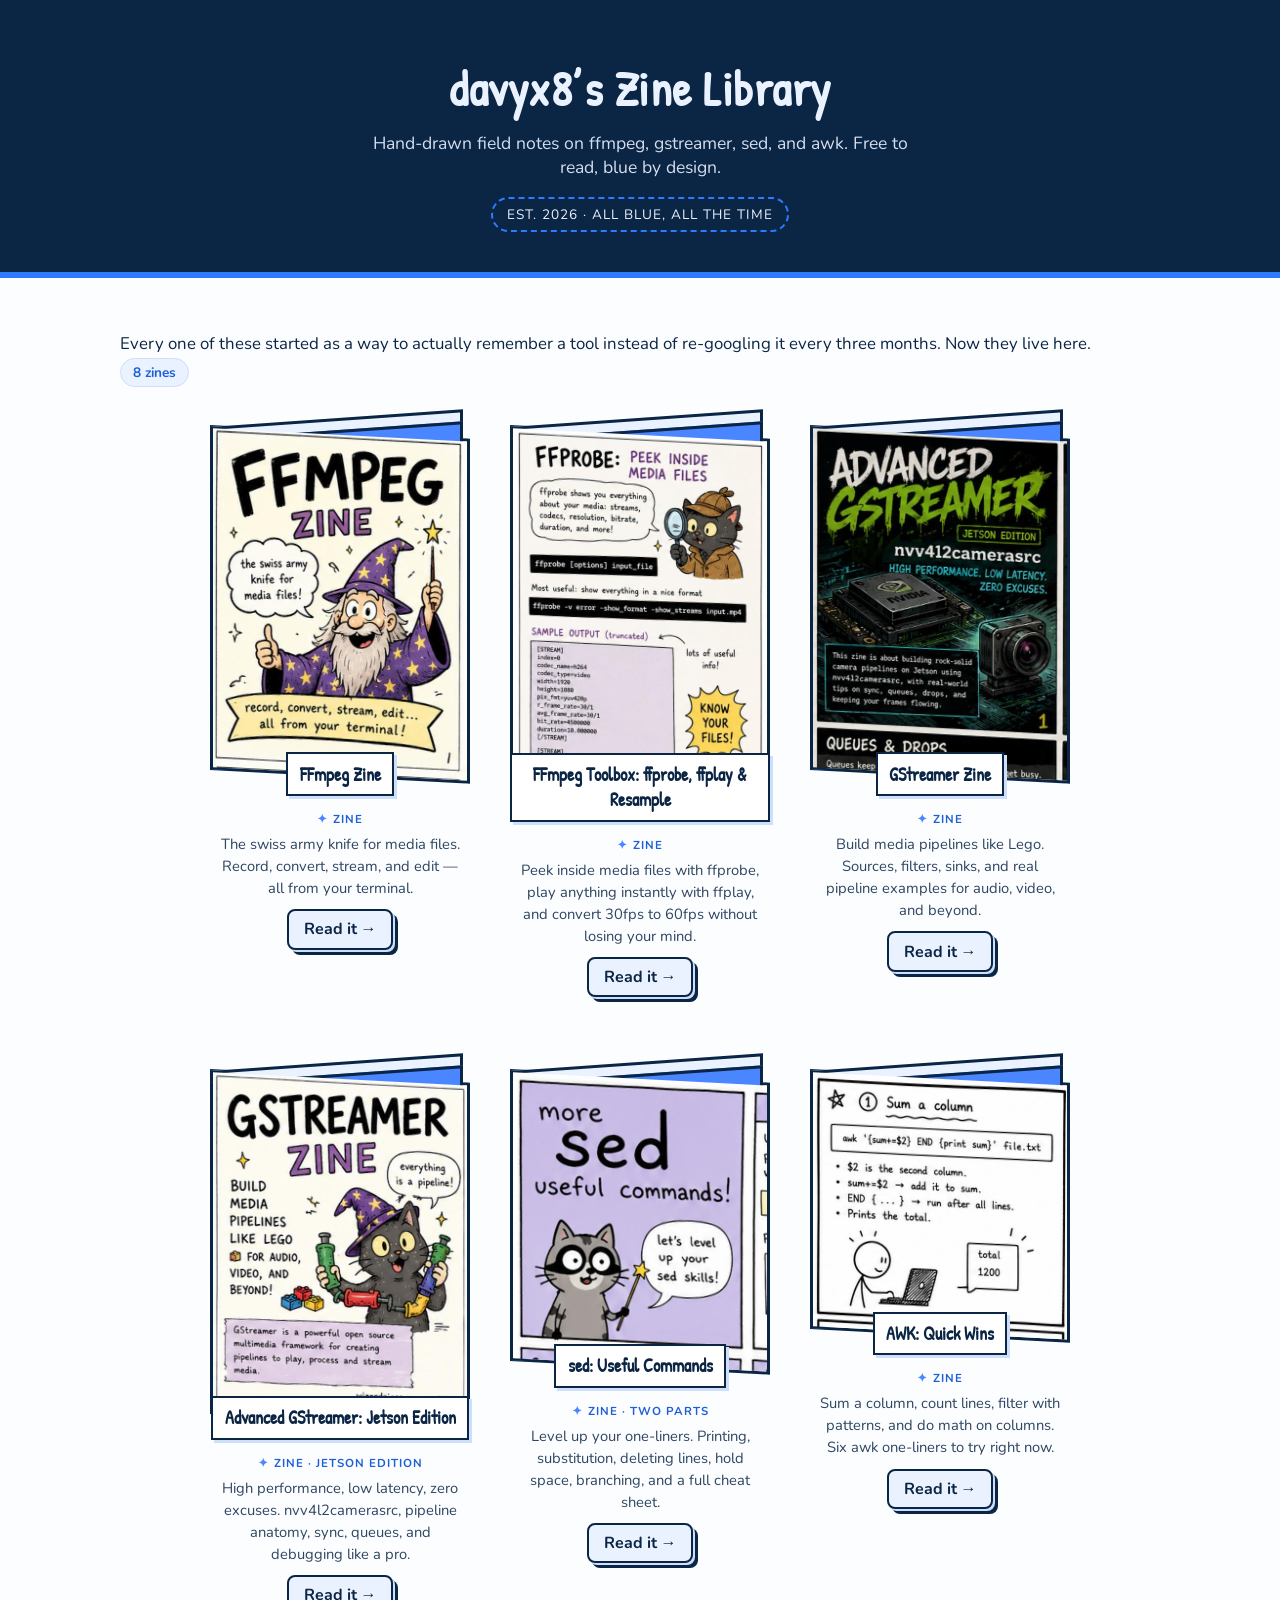
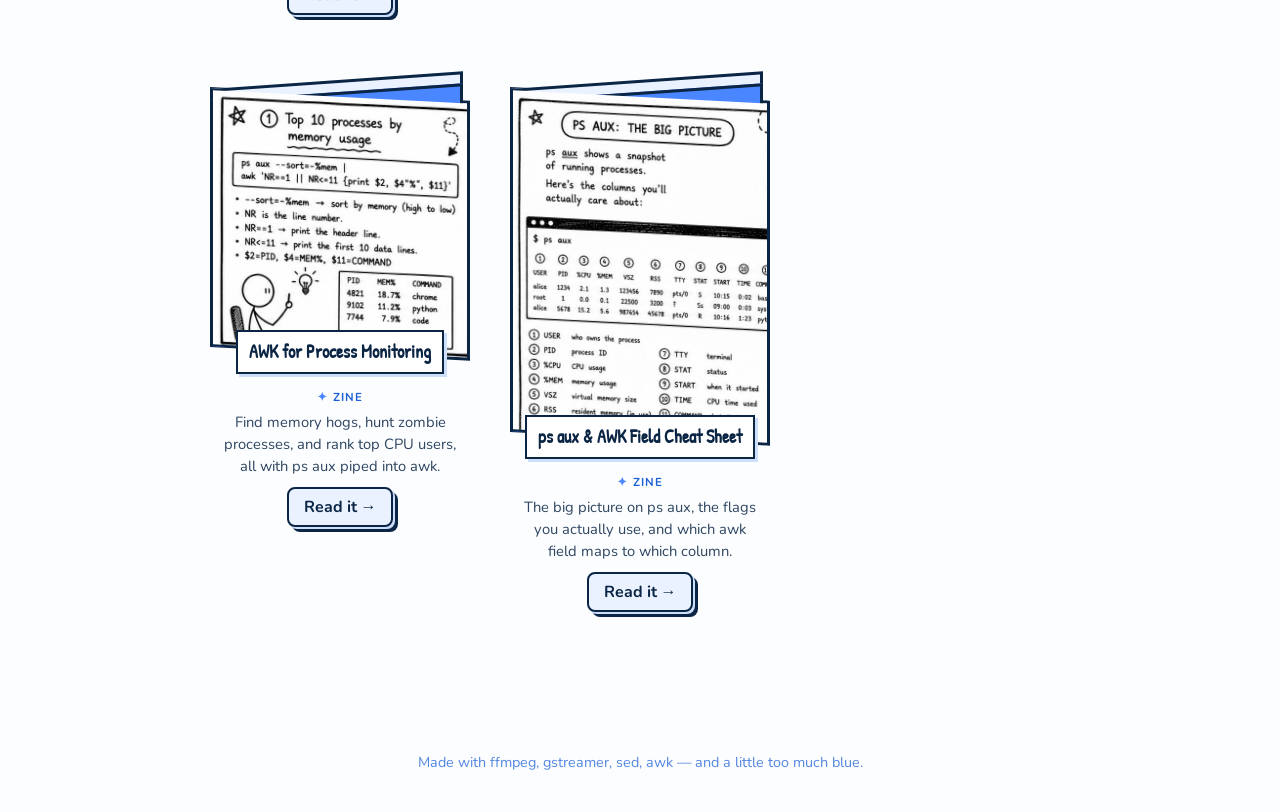
==== commit 8f133aaa: "pulled the find, tree, jtop, and mediainfo zines back out" ====
--- a/index.html
+++ b/index.html
@@ -4,7 +4,7 @@
 <meta charset="utf-8">
 <meta name="viewport" content="width=device-width, initial-scale=1">
 <title>davyx8's Zine Library</title>
-<meta name="description" content="A little library of hand-drawn tech zines about ffmpeg, gstreamer, sed, awk, find, tree, jtop, and mediainfo.">
+<meta name="description" content="A little library of hand-drawn tech zines about ffmpeg, gstreamer, sed, and awk.">
 <link rel="preconnect" href="https://fonts.googleapis.com">
 <link rel="preconnect" href="https://fonts.gstatic.com" crossorigin>
 <link href="https://fonts.googleapis.com/css2?family=Patrick+Hand&family=Nunito:wght@400;700;800&family=JetBrains+Mono:wght@400;700&display=swap" rel="stylesheet">
@@ -14,11 +14,11 @@
 <body class="">
 <header class="site">
   <h1><a href="index.html" style="color:inherit;">davyx8&rsquo;s Zine Library</a></h1>
-  <p>Hand-drawn field notes on ffmpeg, gstreamer, sed, awk, find, tree, jtop, and mediainfo. Free to read, blue by design.</p>
+  <p>Hand-drawn field notes on ffmpeg, gstreamer, sed, and awk. Free to read, blue by design.</p>
   <span class="stamp">est. 2026 &middot; all blue, all the time</span>
 </header>
 <div class="wrap wrap-wide">
-  <p class="intro">Every one of these started as a way to actually remember a tool instead of re-googling it every three months. Now they live here. <span class="count-pill">12 zines</span></p>
+  <p class="intro">Every one of these started as a way to actually remember a tool instead of re-googling it every three months. Now they live here. <span class="count-pill">8 zines</span></p>
   <div class="zine-grid">
         <div class="li" style="--i: 0">
           <a href="zines/ffmpeg-zine.html">
@@ -124,60 +124,8 @@
           <p class="blurb">The big picture on ps aux, the flags you actually use, and which awk field maps to which column.</p>
           <a class="read-button" href="zines/ps-aux-cheatsheet.html">Read it &rarr;</a>
         </div>
-        <div class="li" style="--i: 8">
-          <a href="zines/find-zine.html">
-            <div class="zine">
-              <img src="img/thumbs/find-zine.jpg" alt="find: Search Like a Detective cover">
-            </div>
-            <div class="zine-title-wrapper">
-              <h3 class="zine-title">find: Search Like a Detective</h3>
-            </div>
-          </a>
-          <div class="kicker">Zine</div>
-          <p class="blurb">Hunt down files by name, type, size, and age &mdash; then act on what you find with -exec and xargs.</p>
-          <a class="read-button" href="zines/find-zine.html">Read it &rarr;</a>
-        </div>
-        <div class="li" style="--i: 9">
-          <a href="zines/tree-zine.html">
-            <div class="zine">
-              <img src="img/thumbs/tree-zine.jpg" alt="tree: See the Shape of a Directory cover">
-            </div>
-            <div class="zine-title-wrapper">
-              <h3 class="zine-title">tree: See the Shape of a Directory</h3>
-            </div>
-          </a>
-          <div class="kicker">Zine</div>
-          <p class="blurb">Depth limits, hidden files, sizes, and filters &mdash; one command to stop guessing what's in a folder.</p>
-          <a class="read-button" href="zines/tree-zine.html">Read it &rarr;</a>
-        </div>
-        <div class="li" style="--i: 10">
-          <a href="zines/jtop-zine.html">
-            <div class="zine">
-              <img src="img/thumbs/jtop-zine.jpg" alt="jtop: htop for Your Jetson cover">
-            </div>
-            <div class="zine-title-wrapper">
-              <h3 class="zine-title">jtop: htop for Your Jetson</h3>
-            </div>
-          </a>
-          <div class="kicker">Zine &middot; Jetson Edition</div>
-          <p class="blurb">CPU, GPU, RAM, temps, and power modes in one live dashboard &mdash; plus how to log it all to a file.</p>
-          <a class="read-button" href="zines/jtop-zine.html">Read it &rarr;</a>
-        </div>
-        <div class="li" style="--i: 11">
-          <a href="zines/mediainfo-zine.html">
-            <div class="zine">
-              <img src="img/thumbs/mediainfo-zine.jpg" alt="mediainfo: The Librarian for Your Media cover">
-            </div>
-            <div class="zine-title-wrapper">
-              <h3 class="zine-title">mediainfo: The Librarian for Your Media</h3>
-            </div>
-          </a>
-          <div class="kicker">Zine</div>
-          <p class="blurb">Every stream, codec, and container detail &mdash; in plain text, JSON, or exactly the one field you asked for.</p>
-          <a class="read-button" href="zines/mediainfo-zine.html">Read it &rarr;</a>
-        </div>
   </div>
 </div>
-<footer class="site">Made with ffmpeg, gstreamer, sed, awk, find, tree, jtop, mediainfo &mdash; and a little too much blue.</footer>
+<footer class="site">Made with ffmpeg, gstreamer, sed, awk &mdash; and a little too much blue.</footer>
 </body>
 </html>
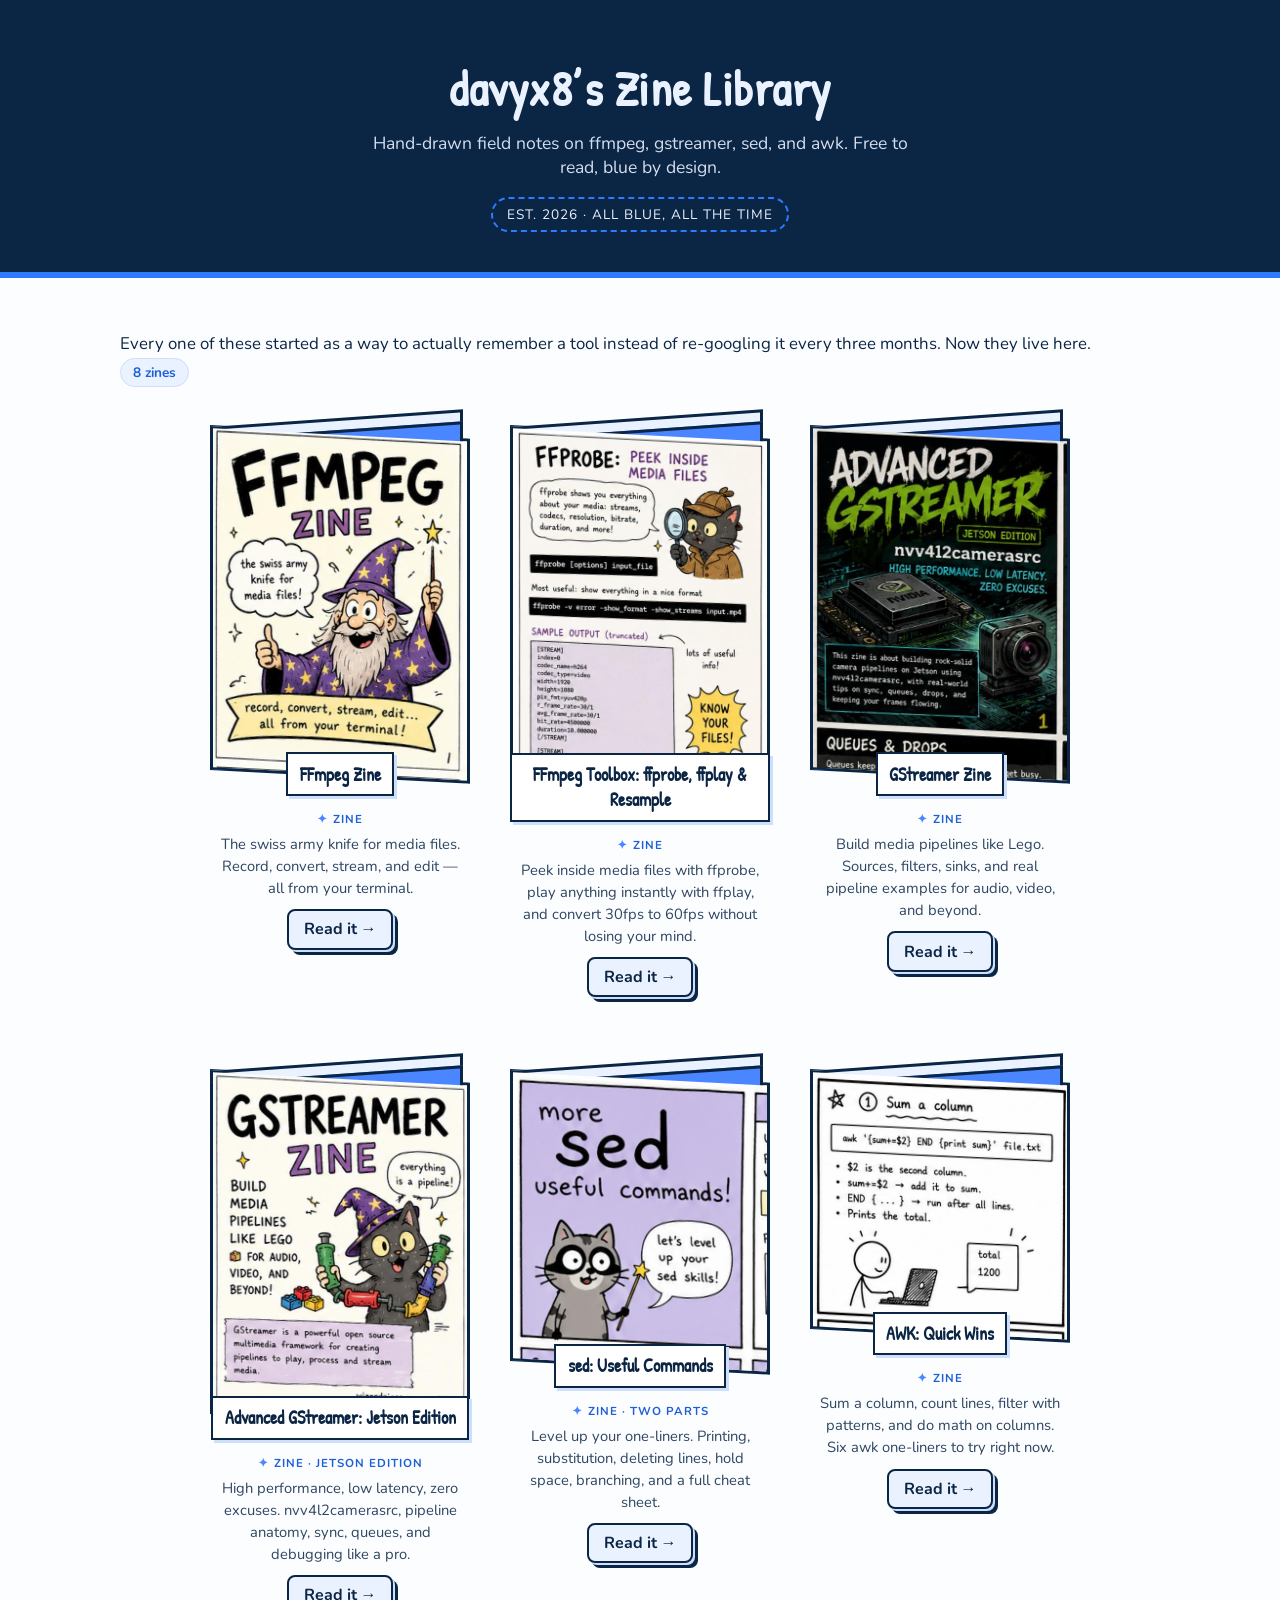
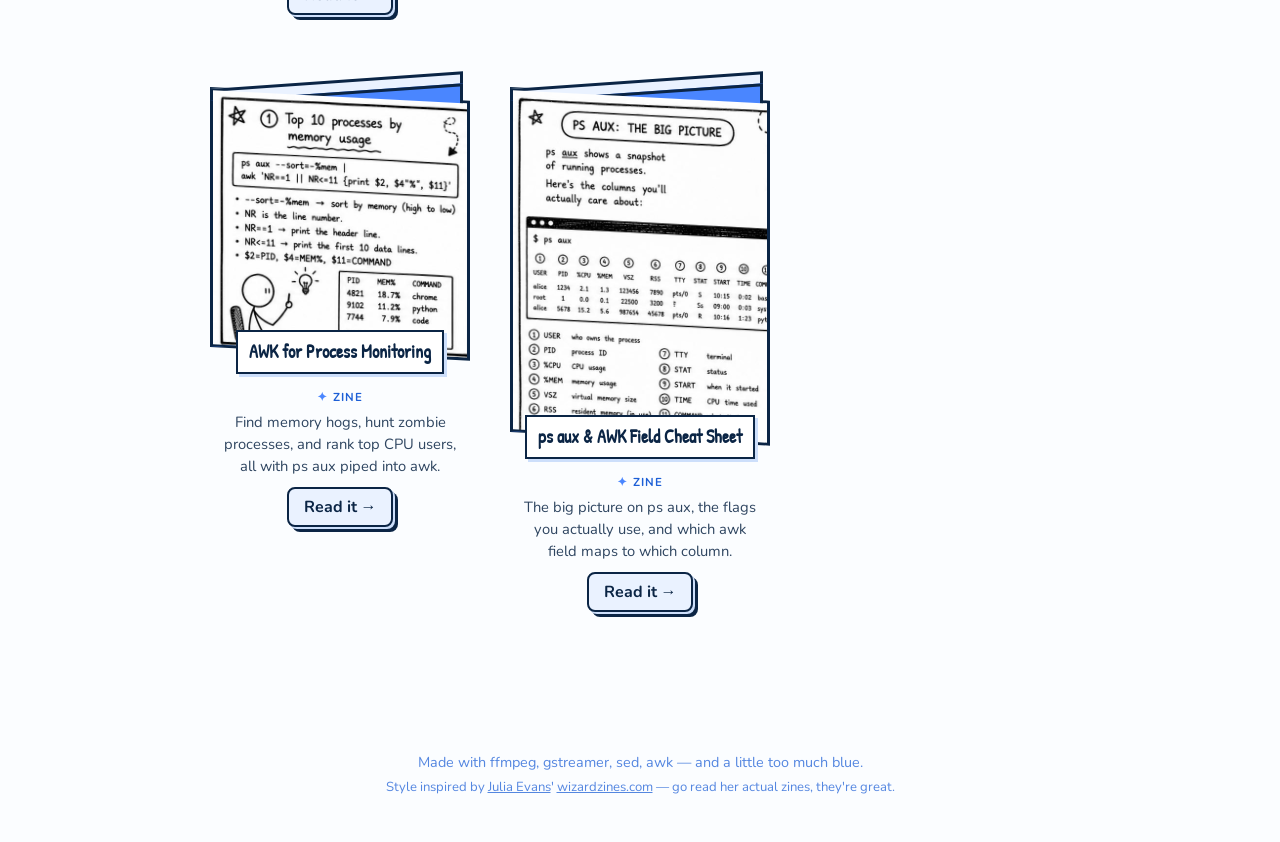
==== commit 59f3f366: "credit julia evans and wizardzines.com in the footer" ====
--- a/index.html
+++ b/index.html
@@ -126,6 +126,9 @@
         </div>
   </div>
 </div>
-<footer class="site">Made with ffmpeg, gstreamer, sed, awk &mdash; and a little too much blue.</footer>
+<footer class="site">
+  <p>Made with ffmpeg, gstreamer, sed, awk &mdash; and a little too much blue.</p>
+  <p class="credit">Style inspired by <a href="https://jvns.ca/categories/zines/" target="_blank" rel="noopener">Julia Evans</a>' <a href="https://wizardzines.com/" target="_blank" rel="noopener">wizardzines.com</a> &mdash; go read her actual zines, they're great.</p>
+</footer>
 </body>
 </html>
--- a/style.css
+++ b/style.css
@@ -268,8 +268,21 @@
   text-align: center;
   padding: 40px 20px;
   color: var(--blue);
+  font-size: 0.9rem;
+}
+
+footer.site p {
+  margin: 0 0 6px;
   opacity: 0.75;
-  font-size: 0.9rem;
+}
+
+footer.site p.credit {
+  font-size: 0.82rem;
+}
+
+footer.site a {
+  opacity: 1;
+  text-decoration: underline;
 }
 
 /* zine detail page */
